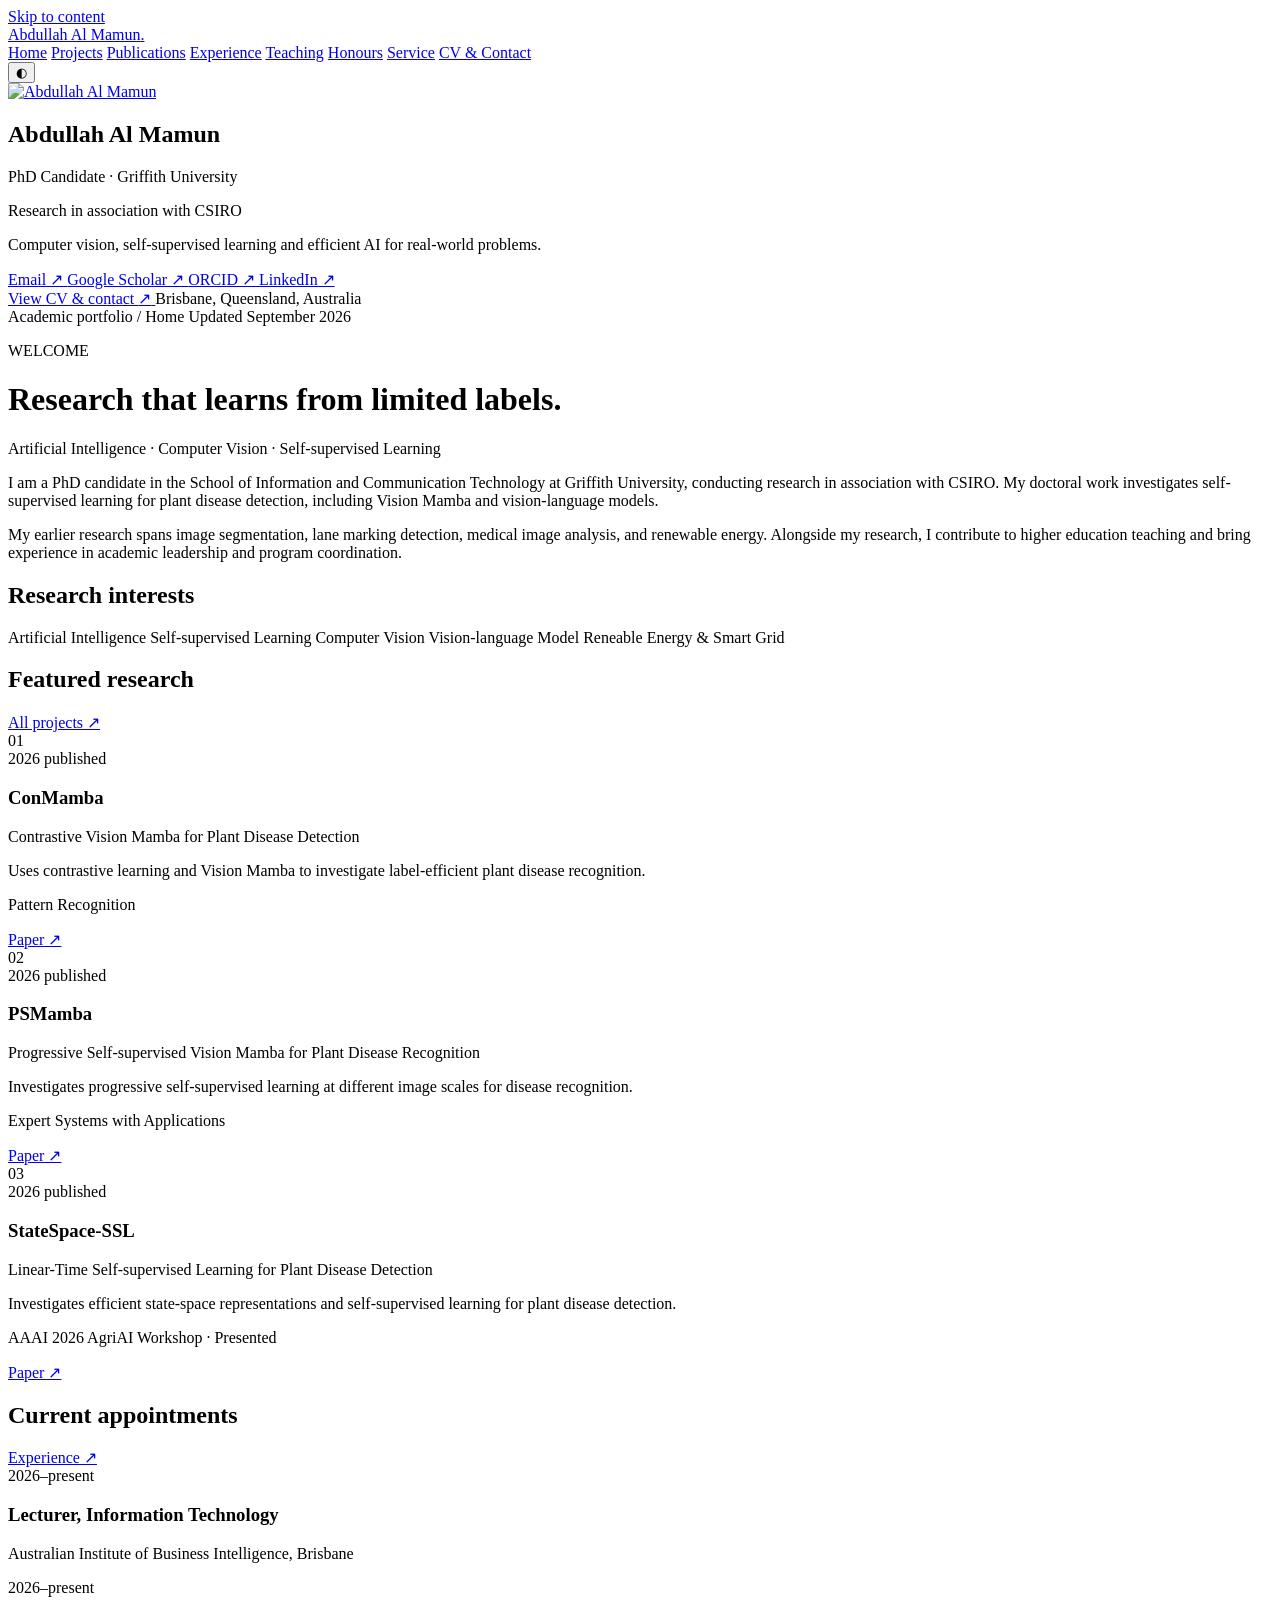
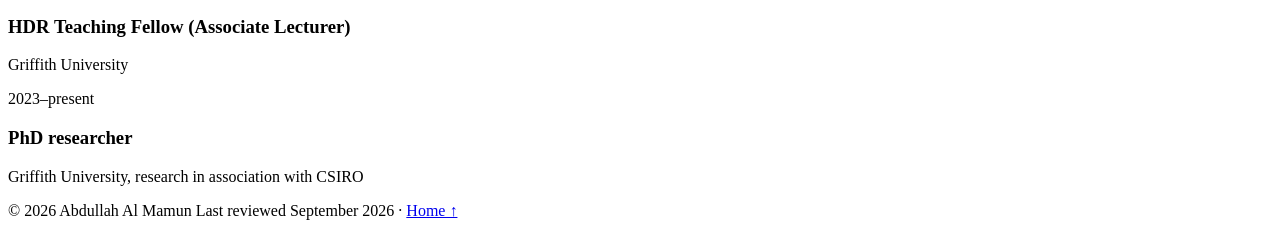
==== index.html @ e96a24ed "Change 'workshop' to 'published' in index.html" ====
<!doctype html>
<html lang="en">

<head>
  <meta charset="utf-8">
  <meta name="viewport" content="width=device-width,initial-scale=1">
  <meta name="theme-color" content="#f8fafb">

  <meta
    name="description"
    content="Academic homepage of Abdullah Al Mamun, PhD candidate at Griffith University. Research, publications, teaching and experience."
  >

  <meta property="og:title" content="Home | Abdullah Al Mamun">
  <meta property="og:type" content="website">
  <meta
    property="og:description"
    content="Academic homepage of Abdullah Al Mamun, PhD candidate at Griffith University. Research, publications, teaching and experience."
  >
  <meta property="og:url" content="https://mamun130203.github.io/aamamun/">

  <title>Home | Abdullah Al Mamun</title>

  <link rel="stylesheet" href="/aamamun/style.css">
  <link rel="icon" href="/aamamun/favicon.svg" type="image/svg+xml">

  <script defer src="/aamamun/site.js"></script>
</head>

<body>

  <a class="skip" href="#main">Skip to content</a>

  <!-- Header -->
  <header class="masthead">
    <div class="mastinner">

      <a class="brand" href="/aamamun/">
        Abdullah Al Mamun<span class="brand-dot">.</span>
      </a>

      <nav class="navigation" aria-label="Primary navigation">
        <a href="/aamamun/" aria-current="page" class="active">Home</a>
        <a href="/aamamun/projects/">Projects</a>
        <a href="/aamamun/publications/">Publications</a>
        <a href="/aamamun/experience/">Experience</a>
        <a href="/aamamun/teaching/">Teaching</a>
        <a href="/aamamun/honours/">Honours</a>
        <a href="/aamamun/service/">Service</a>
        <a href="/aamamun/cv/">CV &amp; Contact</a>
      </nav>

      <button
        class="theme-button"
        type="button"
        id="theme-toggle"
        aria-label="Switch colour theme"
        title="Switch colour theme"
      >
        ◐
      </button>

    </div>
  </header>


  <div class="shell">

    <!-- Profile Sidebar -->
    <aside class="profile" aria-label="Researcher profile">

      <a href="/aamamun/" class="photo-link">
        <img
          src="/aamamun/profile.JPG"
          alt="Abdullah Al Mamun"
          width="164"
          height="164"
          class="portrait"
        >
      </a>

      <h2>Abdullah Al Mamun</h2>

      <p class="profile-role">
        PhD Candidate · Griffith University
      </p>

      <p class="profile-institution">
        Research in association with CSIRO
      </p>

      <p class="profile-summary">
        Computer vision, self-supervised learning and efficient AI for real-world problems.
      </p>

      <div class="profile-links">

        <a href="mailto:mamun130203@gmail.com">
          Email ↗
        </a>

        <a
          href="https://scholar.google.com/citations?user=ji9OpZgAAAAJ&amp;hl=en"
          target="_blank"
          rel="noopener noreferrer"
        >
          Google Scholar ↗
        </a>

        <a
          href="https://orcid.org/0000-0002-7075-0662"
          target="_blank"
          rel="noopener noreferrer"
        >
          ORCID ↗
        </a>

        <a
          href="https://www.linkedin.com/in/abdullahalmamun13/"
          target="_blank"
          rel="noopener noreferrer"
        >
          LinkedIn ↗
        </a>

      </div>

      <a class="profile-cv" href="/aamamun/cv/">
        View CV &amp; contact
        <span aria-hidden="true">↗</span>
      </a>

      <span class="location">
        Brisbane, Queensland, Australia
      </span>

    </aside>


    <!-- Main Content -->
    <main class="main" id="main" tabindex="-1">

      <div class="page-top">
        <span>
          Academic portfolio
          <span aria-hidden="true">/</span>
          Home
        </span>

        <span>Updated September 2026</span>
      </div>


      <!-- Introduction -->
      <header class="page-intro">

        <p class="eyebrow">WELCOME</p>

        <h1>Research that learns from limited labels.</h1>

        <p class="lede">
          Artificial Intelligence · Computer Vision · Self-supervised Learning
        </p>

      </header>


      <!-- Biography -->
      <div class="intro-note">

        <p>
          I am a PhD candidate in the School of Information and Communication
          Technology at Griffith University, conducting research in association
          with CSIRO. My doctoral work investigates self-supervised learning for
          plant disease detection, including Vision Mamba and vision-language
          models.
        </p>

        <p>
          My earlier research spans image segmentation, lane marking detection,
          medical image analysis, and renewable energy. Alongside my research,
          I contribute to higher education teaching and bring experience in
          academic leadership and program coordination.
        </p>

      </div>


<!-- Research Interests -->
<section
  class="content-section"
  aria-label="Research interests"
>

  <div class="section-bar">
    <h2>Research interests</h2>
  </div>

  <div class="tag-group">
    <span>Artificial Intelligence</span>
    <span>Self-supervised Learning</span>
    <span>Computer Vision</span>
    <span>Vision-language Model</span>
    <!-- <span>Image segmentation</span> -->
    <span>Reneable Energy & Smart Grid</span>
  </div>

</section>


<!-- Featured Research -->
<section
  class="content-section"
  aria-label="Featured research"
>

  <div class="section-bar">

    <h2>Featured research</h2>

    <a
      class="section-more"
      href="/aamamun/projects/"
    >
      All projects ↗
    </a>

  </div>


  <!-- ConMamba -->
  <article class="project-row">

    <div class="project-mark">
      <span>01</span>
      <span
        class="project-mark-line"
        aria-hidden="true"
      ></span>
    </div>

    <div class="project-copy">

      <div class="mini-meta">
        <span>2026</span>
        <span>published</span>
      </div>

      <h3>ConMamba</h3>

      <p class="project-subtitle">
        Contrastive Vision Mamba for Plant Disease Detection
      </p>

      <p>
        Uses contrastive learning and Vision Mamba to investigate
        label-efficient plant disease recognition.
      </p>

      <p class="venue">
        Pattern Recognition
      </p>

      <div class="inline-links">

        <a
          href="https://doi.org/10.1016/j.patcog.2026.113177"
          target="_blank"
          rel="noopener noreferrer"
        >
          Paper ↗
        </a>

        <!-- <a
          href="https://mamun130203.github.io/ConMamba/"
          target="_blank"
          rel="noopener noreferrer"
        >
          Project site ↗
        </a> -->

      </div>

    </div>

  </article>


  <!-- PSMamba -->
  <article class="project-row">

    <div class="project-mark">
      <span>02</span>
      <span
        class="project-mark-line"
        aria-hidden="true"
      ></span>
    </div>

    <div class="project-copy">

      <div class="mini-meta">
        <span>2026</span>
        <span>published</span>
      </div>

      <h3>PSMamba</h3>

      <p class="project-subtitle">
        Progressive Self-supervised Vision Mamba for Plant Disease Recognition
      </p>

      <p>
        Investigates progressive self-supervised learning at different
        image scales for disease recognition.
      </p>

      <p class="venue">
        Expert Systems with Applications
      </p>

      <div class="inline-links">

        <a
          href="https://doi.org/10.1016/j.eswa.2026.133775"
          target="_blank"
          rel="noopener noreferrer"
        >
          Paper ↗
        </a>

        <!-- <a
          href="https://arxiv.org/abs/2512.14309"
          target="_blank"
          rel="noopener noreferrer"
        >
          Preprint ↗
        </a> -->

      </div>

    </div>

  </article>


  <!-- StateSpace-SSL -->
  <article class="project-row">

    <div class="project-mark">
      <span>03</span>
      <span
        class="project-mark-line"
        aria-hidden="true"
      ></span>
    </div>

    <div class="project-copy">

      <div class="mini-meta">
        <span>2026</span>
        <span>published</span>
      </div>

      <h3>StateSpace-SSL</h3>

      <p class="project-subtitle">
        Linear-Time Self-supervised Learning for Plant Disease Detection
      </p>

      <p>
        Investigates efficient state-space representations and
        self-supervised learning for plant disease detection.
      </p>

      <p class="venue">
        AAAI 2026 AgriAI Workshop · Presented
      </p>

      <div class="inline-links">

        <a
          href="https://arxiv.org/abs/2512.09492"
          target="_blank"
          rel="noopener noreferrer"
        >
          Paper ↗
        </a>

      </div>

    </div>

  </article>

</section>


      <!-- Current Appointments -->
      <section
        class="content-section"
        aria-label="Current appointments"
      >

        <div class="section-bar">

          <h2>Current appointments</h2>

          <a
            class="section-more"
            href="/aamamun/experience/"
          >
            Experience ↗
          </a>

        </div>

        <div class="timeline">

          <div>
            <time>2026–present</time>

            <h3>
              Lecturer, Information Technology
            </h3>

            <p>
              Australian Institute of Business Intelligence, Brisbane
            </p>
          </div>


          <div>
            <time>2026–present</time>

            <h3>
              HDR Teaching Fellow (Associate Lecturer)
            </h3>

            <p>
              Griffith University
            </p>
          </div>


          <div>
            <time>2023–present</time>

            <h3>
              PhD researcher
            </h3>

            <p>
              Griffith University, research in association with CSIRO
            </p>
          </div>

        </div>

      </section>


      <!-- Footer -->
      <footer class="footer">

        <span>
          © 2026 Abdullah Al Mamun
        </span>

        <span>
          Last reviewed September 2026 ·
          <a href="/aamamun/">Home ↑</a>
        </span>

      </footer>

    </main>

  </div>

</body>
</html>
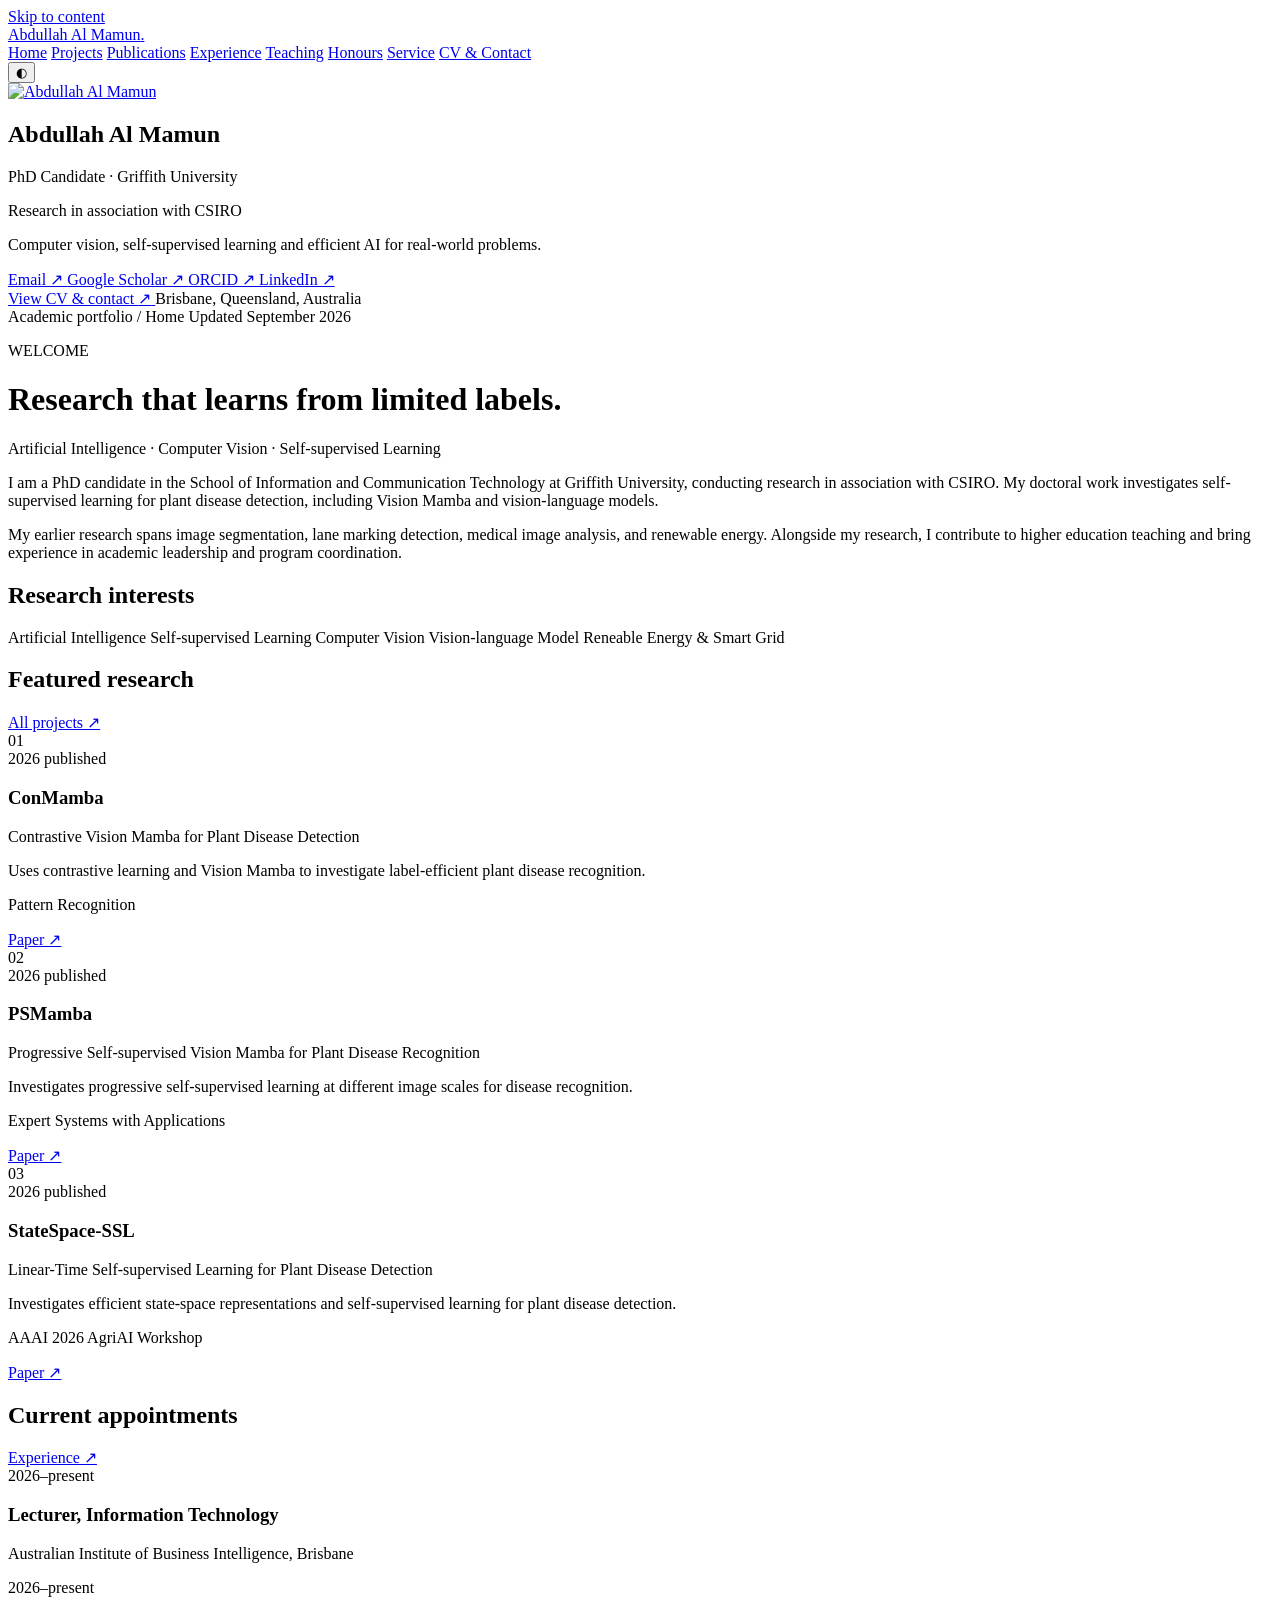
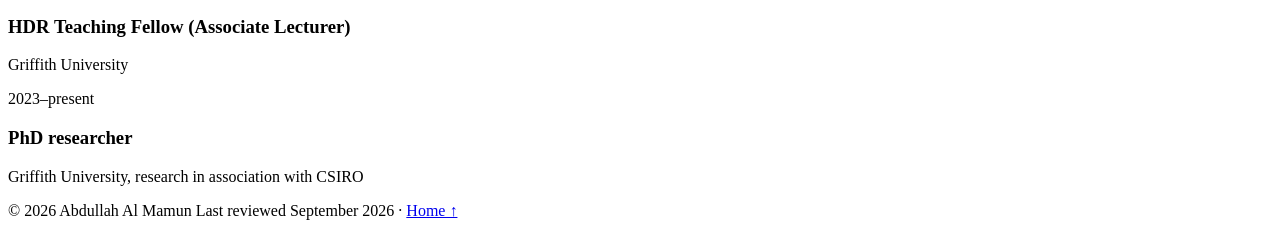
==== commit 2eb21da3: "Update presentation status in index.html" ====
--- a/index.html
+++ b/index.html
@@ -374,7 +374,7 @@
       </p>
 
       <p class="venue">
-        AAAI 2026 AgriAI Workshop · Presented
+        AAAI 2026 AgriAI Workshop
       </p>
 
       <div class="inline-links">
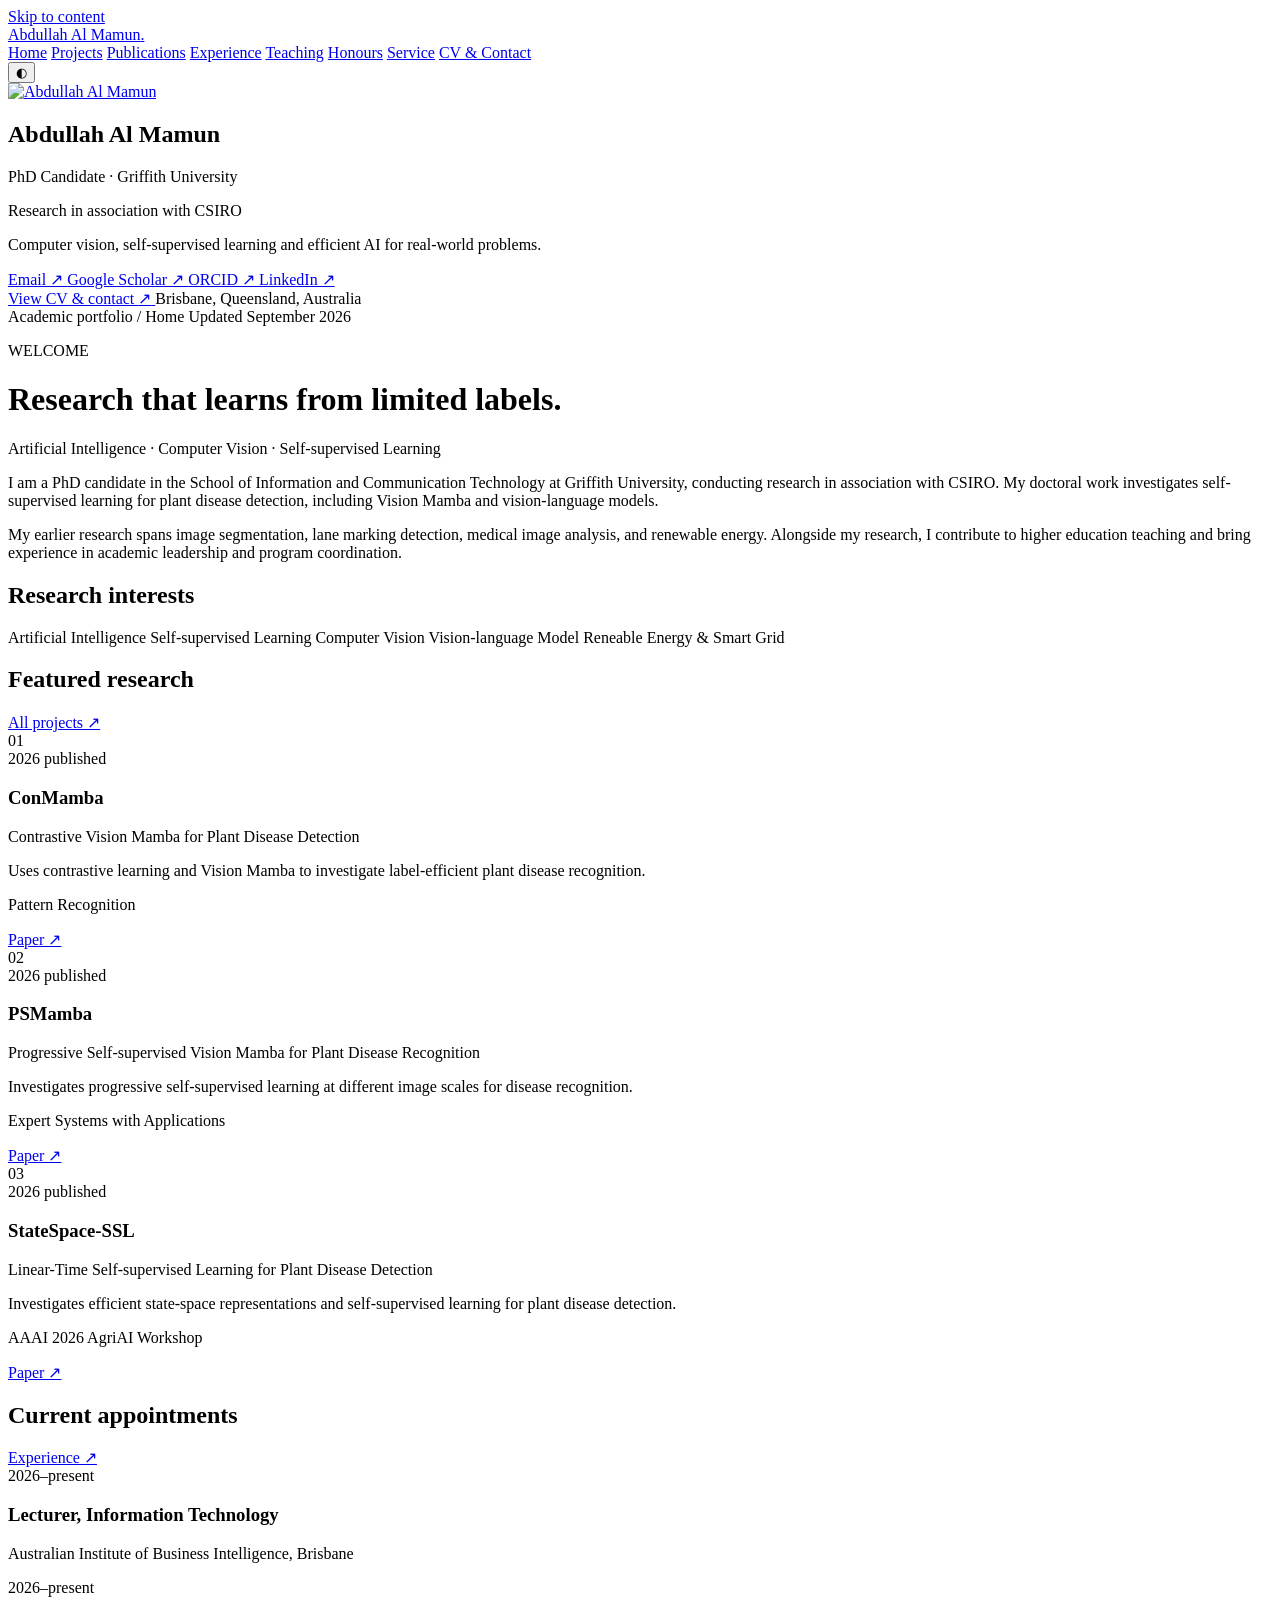
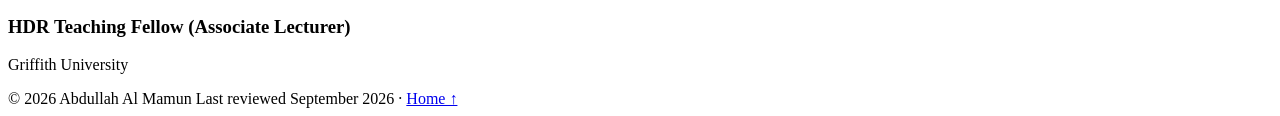
==== commit c6b7b407: "Comment out PhD researcher section in index.html Comment out a div containing PhD researcher details" ====
--- a/index.html
+++ b/index.html
@@ -443,7 +443,7 @@
           </div>
 
 
-          <div>
+          <!-- <div>
             <time>2023–present</time>
 
             <h3>
@@ -453,7 +453,7 @@
             <p>
               Griffith University, research in association with CSIRO
             </p>
-          </div>
+          </div> -->
 
         </div>
 
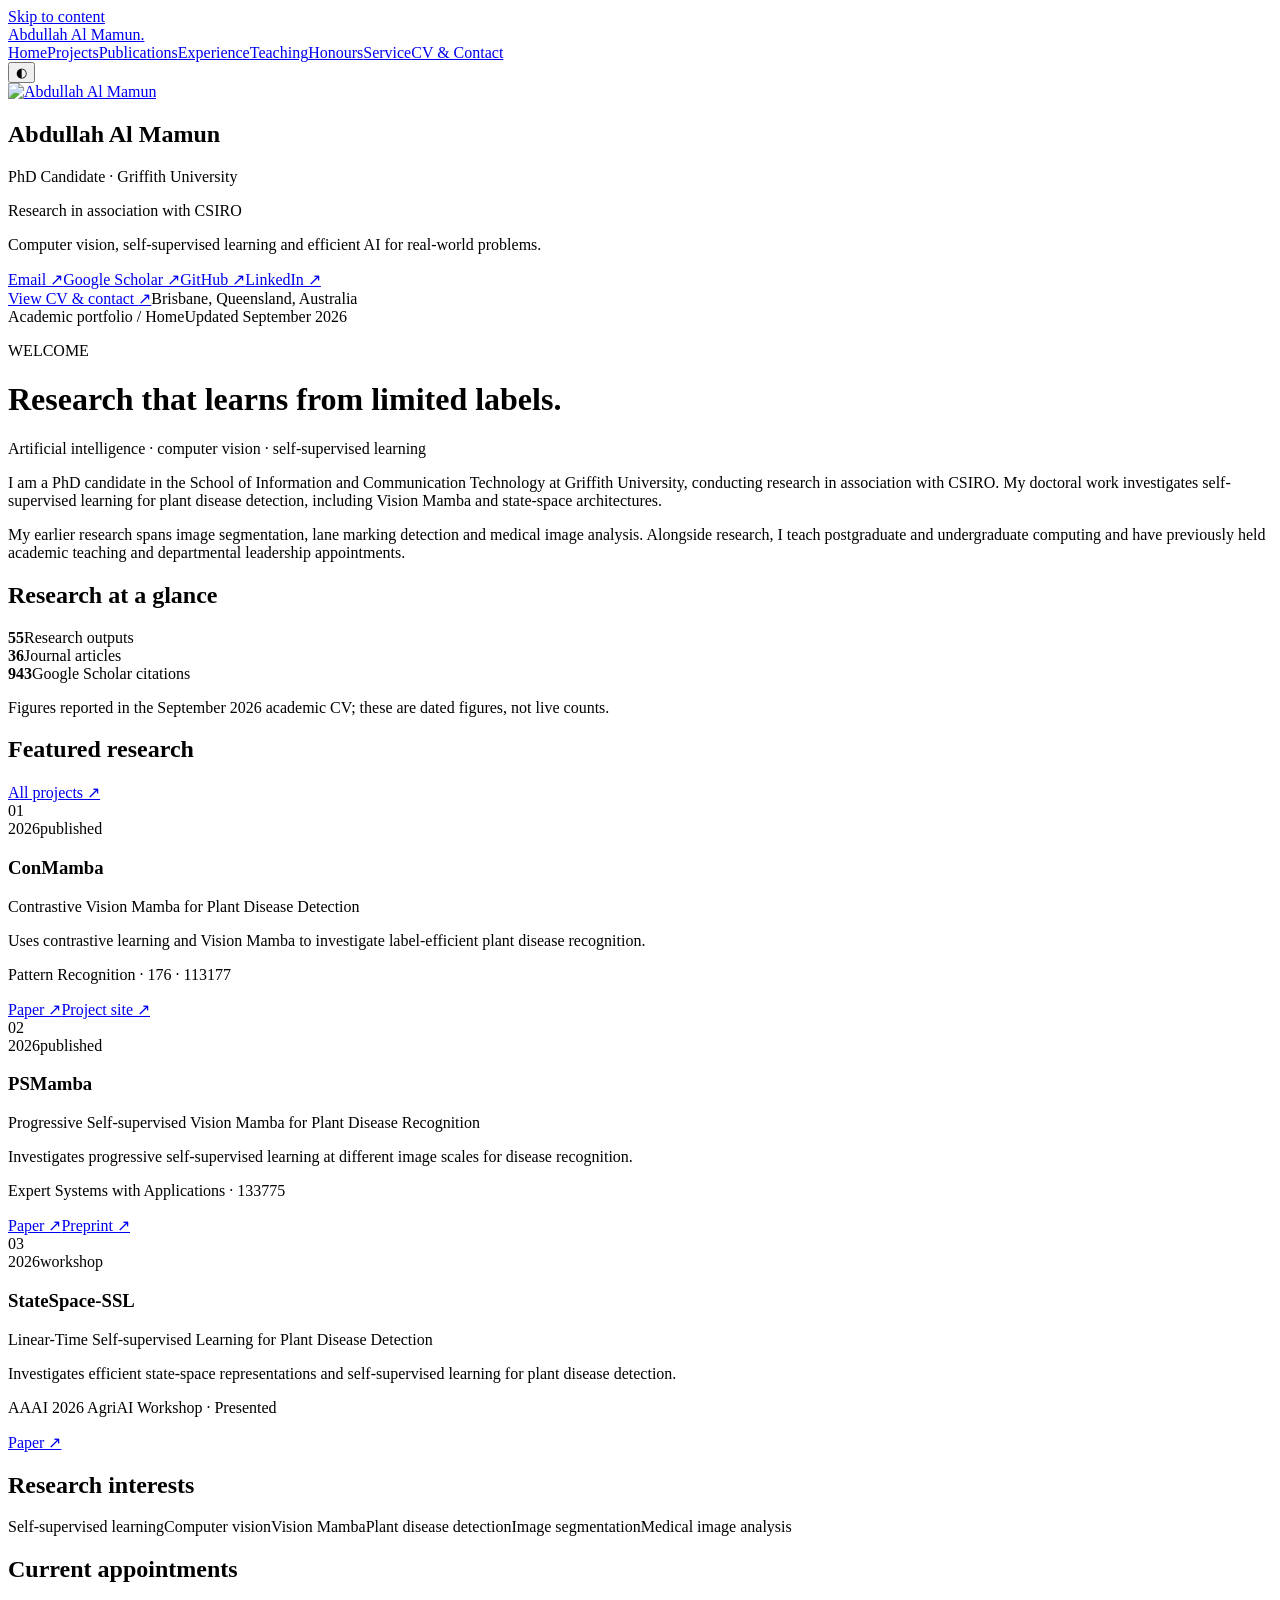
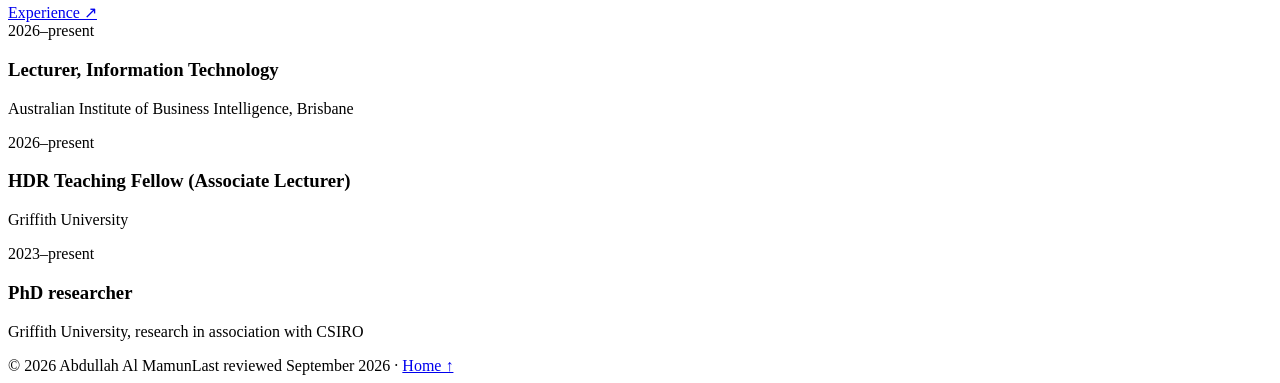
==== commit 4e4314aa: "Add files via upload" ====
--- a/index.html
+++ b/index.html
@@ -1,482 +1,5 @@
 <!doctype html>
-<html lang="en">
-
-<head>
-  <meta charset="utf-8">
-  <meta name="viewport" content="width=device-width,initial-scale=1">
-  <meta name="theme-color" content="#f8fafb">
-
-  <meta
-    name="description"
-    content="Academic homepage of Abdullah Al Mamun, PhD candidate at Griffith University. Research, publications, teaching and experience."
-  >
-
-  <meta property="og:title" content="Home | Abdullah Al Mamun">
-  <meta property="og:type" content="website">
-  <meta
-    property="og:description"
-    content="Academic homepage of Abdullah Al Mamun, PhD candidate at Griffith University. Research, publications, teaching and experience."
-  >
-  <meta property="og:url" content="https://mamun130203.github.io/aamamun/">
-
-  <title>Home | Abdullah Al Mamun</title>
-
-  <link rel="stylesheet" href="/aamamun/style.css">
-  <link rel="icon" href="/aamamun/favicon.svg" type="image/svg+xml">
-
-  <script defer src="/aamamun/site.js"></script>
-</head>
-
-<body>
-
-  <a class="skip" href="#main">Skip to content</a>
-
-  <!-- Header -->
-  <header class="masthead">
-    <div class="mastinner">
-
-      <a class="brand" href="/aamamun/">
-        Abdullah Al Mamun<span class="brand-dot">.</span>
-      </a>
-
-      <nav class="navigation" aria-label="Primary navigation">
-        <a href="/aamamun/" aria-current="page" class="active">Home</a>
-        <a href="/aamamun/projects/">Projects</a>
-        <a href="/aamamun/publications/">Publications</a>
-        <a href="/aamamun/experience/">Experience</a>
-        <a href="/aamamun/teaching/">Teaching</a>
-        <a href="/aamamun/honours/">Honours</a>
-        <a href="/aamamun/service/">Service</a>
-        <a href="/aamamun/cv/">CV &amp; Contact</a>
-      </nav>
-
-      <button
-        class="theme-button"
-        type="button"
-        id="theme-toggle"
-        aria-label="Switch colour theme"
-        title="Switch colour theme"
-      >
-        ◐
-      </button>
-
-    </div>
-  </header>
-
-
-  <div class="shell">
-
-    <!-- Profile Sidebar -->
-    <aside class="profile" aria-label="Researcher profile">
-
-      <a href="/aamamun/" class="photo-link">
-        <img
-          src="/aamamun/profile.JPG"
-          alt="Abdullah Al Mamun"
-          width="164"
-          height="164"
-          class="portrait"
-        >
-      </a>
-
-      <h2>Abdullah Al Mamun</h2>
-
-      <p class="profile-role">
-        PhD Candidate · Griffith University
-      </p>
-
-      <p class="profile-institution">
-        Research in association with CSIRO
-      </p>
-
-      <p class="profile-summary">
-        Computer vision, self-supervised learning and efficient AI for real-world problems.
-      </p>
-
-      <div class="profile-links">
-
-        <a href="mailto:mamun130203@gmail.com">
-          Email ↗
-        </a>
-
-        <a
-          href="https://scholar.google.com/citations?user=ji9OpZgAAAAJ&amp;hl=en"
-          target="_blank"
-          rel="noopener noreferrer"
-        >
-          Google Scholar ↗
-        </a>
-
-        <a
-          href="https://orcid.org/0000-0002-7075-0662"
-          target="_blank"
-          rel="noopener noreferrer"
-        >
-          ORCID ↗
-        </a>
-
-        <a
-          href="https://www.linkedin.com/in/abdullahalmamun13/"
-          target="_blank"
-          rel="noopener noreferrer"
-        >
-          LinkedIn ↗
-        </a>
-
-      </div>
-
-      <a class="profile-cv" href="/aamamun/cv/">
-        View CV &amp; contact
-        <span aria-hidden="true">↗</span>
-      </a>
-
-      <span class="location">
-        Brisbane, Queensland, Australia
-      </span>
-
-    </aside>
-
-
-    <!-- Main Content -->
-    <main class="main" id="main" tabindex="-1">
-
-      <div class="page-top">
-        <span>
-          Academic portfolio
-          <span aria-hidden="true">/</span>
-          Home
-        </span>
-
-        <span>Updated September 2026</span>
-      </div>
-
-
-      <!-- Introduction -->
-      <header class="page-intro">
-
-        <p class="eyebrow">WELCOME</p>
-
-        <h1>Research that learns from limited labels.</h1>
-
-        <p class="lede">
-          Artificial Intelligence · Computer Vision · Self-supervised Learning
-        </p>
-
-      </header>
-
-
-      <!-- Biography -->
-      <div class="intro-note">
-
-        <p>
-          I am a PhD candidate in the School of Information and Communication
-          Technology at Griffith University, conducting research in association
-          with CSIRO. My doctoral work investigates self-supervised learning for
-          plant disease detection, including Vision Mamba and vision-language
-          models.
-        </p>
-
-        <p>
-          My earlier research spans image segmentation, lane marking detection,
-          medical image analysis, and renewable energy. Alongside my research,
-          I contribute to higher education teaching and bring experience in
-          academic leadership and program coordination.
-        </p>
-
-      </div>
-
-
-<!-- Research Interests -->
-<section
-  class="content-section"
-  aria-label="Research interests"
->
-
-  <div class="section-bar">
-    <h2>Research interests</h2>
-  </div>
-
-  <div class="tag-group">
-    <span>Artificial Intelligence</span>
-    <span>Self-supervised Learning</span>
-    <span>Computer Vision</span>
-    <span>Vision-language Model</span>
-    <!-- <span>Image segmentation</span> -->
-    <span>Reneable Energy & Smart Grid</span>
-  </div>
-
-</section>
-
-
-<!-- Featured Research -->
-<section
-  class="content-section"
-  aria-label="Featured research"
->
-
-  <div class="section-bar">
-
-    <h2>Featured research</h2>
-
-    <a
-      class="section-more"
-      href="/aamamun/projects/"
-    >
-      All projects ↗
-    </a>
-
-  </div>
-
-
-  <!-- ConMamba -->
-  <article class="project-row">
-
-    <div class="project-mark">
-      <span>01</span>
-      <span
-        class="project-mark-line"
-        aria-hidden="true"
-      ></span>
-    </div>
-
-    <div class="project-copy">
-
-      <div class="mini-meta">
-        <span>2026</span>
-        <span>published</span>
-      </div>
-
-      <h3>ConMamba</h3>
-
-      <p class="project-subtitle">
-        Contrastive Vision Mamba for Plant Disease Detection
-      </p>
-
-      <p>
-        Uses contrastive learning and Vision Mamba to investigate
-        label-efficient plant disease recognition.
-      </p>
-
-      <p class="venue">
-        Pattern Recognition
-      </p>
-
-      <div class="inline-links">
-
-        <a
-          href="https://doi.org/10.1016/j.patcog.2026.113177"
-          target="_blank"
-          rel="noopener noreferrer"
-        >
-          Paper ↗
-        </a>
-
-        <!-- <a
-          href="https://mamun130203.github.io/ConMamba/"
-          target="_blank"
-          rel="noopener noreferrer"
-        >
-          Project site ↗
-        </a> -->
-
-      </div>
-
-    </div>
-
-  </article>
-
-
-  <!-- PSMamba -->
-  <article class="project-row">
-
-    <div class="project-mark">
-      <span>02</span>
-      <span
-        class="project-mark-line"
-        aria-hidden="true"
-      ></span>
-    </div>
-
-    <div class="project-copy">
-
-      <div class="mini-meta">
-        <span>2026</span>
-        <span>published</span>
-      </div>
-
-      <h3>PSMamba</h3>
-
-      <p class="project-subtitle">
-        Progressive Self-supervised Vision Mamba for Plant Disease Recognition
-      </p>
-
-      <p>
-        Investigates progressive self-supervised learning at different
-        image scales for disease recognition.
-      </p>
-
-      <p class="venue">
-        Expert Systems with Applications
-      </p>
-
-      <div class="inline-links">
-
-        <a
-          href="https://doi.org/10.1016/j.eswa.2026.133775"
-          target="_blank"
-          rel="noopener noreferrer"
-        >
-          Paper ↗
-        </a>
-
-        <!-- <a
-          href="https://arxiv.org/abs/2512.14309"
-          target="_blank"
-          rel="noopener noreferrer"
-        >
-          Preprint ↗
-        </a> -->
-
-      </div>
-
-    </div>
-
-  </article>
-
-
-  <!-- StateSpace-SSL -->
-  <article class="project-row">
-
-    <div class="project-mark">
-      <span>03</span>
-      <span
-        class="project-mark-line"
-        aria-hidden="true"
-      ></span>
-    </div>
-
-    <div class="project-copy">
-
-      <div class="mini-meta">
-        <span>2026</span>
-        <span>published</span>
-      </div>
-
-      <h3>StateSpace-SSL</h3>
-
-      <p class="project-subtitle">
-        Linear-Time Self-supervised Learning for Plant Disease Detection
-      </p>
-
-      <p>
-        Investigates efficient state-space representations and
-        self-supervised learning for plant disease detection.
-      </p>
-
-      <p class="venue">
-        AAAI 2026 AgriAI Workshop
-      </p>
-
-      <div class="inline-links">
-
-        <a
-          href="https://arxiv.org/abs/2512.09492"
-          target="_blank"
-          rel="noopener noreferrer"
-        >
-          Paper ↗
-        </a>
-
-      </div>
-
-    </div>
-
-  </article>
-
-</section>
-
-
-      <!-- Current Appointments -->
-      <section
-        class="content-section"
-        aria-label="Current appointments"
-      >
-
-        <div class="section-bar">
-
-          <h2>Current appointments</h2>
-
-          <a
-            class="section-more"
-            href="/aamamun/experience/"
-          >
-            Experience ↗
-          </a>
-
-        </div>
-
-        <div class="timeline">
-
-          <div>
-            <time>2026–present</time>
-
-            <h3>
-              Lecturer, Information Technology
-            </h3>
-
-            <p>
-              Australian Institute of Business Intelligence, Brisbane
-            </p>
-          </div>
-
-
-          <div>
-            <time>2026–present</time>
-
-            <h3>
-              HDR Teaching Fellow (Associate Lecturer)
-            </h3>
-
-            <p>
-              Griffith University
-            </p>
-          </div>
-
-
-          <!-- <div>
-            <time>2023–present</time>
-
-            <h3>
-              PhD researcher
-            </h3>
-
-            <p>
-              Griffith University, research in association with CSIRO
-            </p>
-          </div> -->
-
-        </div>
-
-      </section>
-
-
-      <!-- Footer -->
-      <footer class="footer">
-
-        <span>
-          © 2026 Abdullah Al Mamun
-        </span>
-
-        <span>
-          Last reviewed September 2026 ·
-          <a href="/aamamun/">Home ↑</a>
-        </span>
-
-      </footer>
-
-    </main>
-
-  </div>
-
-</body>
-</html>
+<html lang="en"><head><meta charset="utf-8"><meta name="viewport" content="width=device-width,initial-scale=1"><meta name="theme-color" content="#f8fafb"><meta name="description" content="Academic homepage of Abdullah Al Mamun, PhD candidate at Griffith University. Research, publications, teaching and experience."><meta property="og:title" content="Home | Abdullah Al Mamun"><meta property="og:type" content="website"><meta property="og:description" content="Academic homepage of Abdullah Al Mamun, PhD candidate at Griffith University. Research, publications, teaching and experience."><meta property="og:url" content="https://mamun130203.github.io/aamamun/"><title>Home | Abdullah Al Mamun</title><link rel="stylesheet" href="/aamamun/style.css"><link rel="icon" href="/aamamun/favicon.svg" type="image/svg+xml"><script defer src="/aamamun/site.js"></script></head>
+<body><a class="skip" href="#main">Skip to content</a><header class="masthead"><div class="mastinner"><a class="brand" href="/aamamun/">Abdullah Al Mamun<span class="brand-dot">.</span></a><nav class="navigation" aria-label="Primary navigation"><a href="/aamamun/" aria-current="page" class="active">Home</a><a href="/aamamun/projects/">Projects</a><a href="/aamamun/publications/">Publications</a><a href="/aamamun/experience/">Experience</a><a href="/aamamun/teaching/">Teaching</a><a href="/aamamun/honours/">Honours</a><a href="/aamamun/service/">Service</a><a href="/aamamun/cv/">CV &amp; Contact</a></nav><button class="theme-button" type="button" id="theme-toggle" aria-label="Switch colour theme" title="Switch colour theme">◐</button></div></header>
+<div class="shell"><aside class="profile" aria-label="Researcher profile"><a href="/aamamun/" class="photo-link"><img src="/aamamun/profile.JPG" alt="Abdullah Al Mamun" width="164" height="164" class="portrait"></a><h2>Abdullah Al Mamun</h2><p class="profile-role">PhD Candidate · Griffith University</p><p class="profile-institution">Research in association with CSIRO</p><p class="profile-summary">Computer vision, self-supervised learning and efficient AI for real-world problems.</p><div class="profile-links"><a href="mailto:a.mamun@griffith.edu.au">Email ↗</a><a href="https://scholar.google.com/citations?user=ji9OpZgAAAAJ&amp;hl=en" target="_blank" rel="noopener noreferrer">Google Scholar ↗</a><a href="https://github.com/Mamun130203" target="_blank" rel="noopener noreferrer">GitHub ↗</a><a href="https://www.linkedin.com/in/abdullahalmamun13/" target="_blank" rel="noopener noreferrer">LinkedIn ↗</a></div><a class="profile-cv" href="/aamamun/cv/" >View CV & contact <span aria-hidden="true">↗</span></a><span class="location">Brisbane, Queensland, Australia</span></aside>
+<main class="main" id="main" tabindex="-1"><div class="page-top"><span>Academic portfolio <span aria-hidden="true">/</span> Home</span><span>Updated September 2026</span></div><header class="page-intro"><p class="eyebrow">WELCOME</p><h1>Research that learns from limited labels.</h1><p class="lede">Artificial intelligence · computer vision · self-supervised learning</p></header><div class="intro-note"><p>I am a PhD candidate in the School of Information and Communication Technology at Griffith University, conducting research in association with CSIRO. My doctoral work investigates self-supervised learning for plant disease detection, including Vision Mamba and state-space architectures.</p><p>My earlier research spans image segmentation, lane marking detection and medical image analysis. Alongside research, I teach postgraduate and undergraduate computing and have previously held academic teaching and departmental leadership appointments.</p></div><section class="content-section" aria-label="Research at a glance"><div class="section-bar"><h2>Research at a glance</h2></div><div class="stat-grid"><div><strong>55</strong><span>Research outputs</span></div><div><strong>36</strong><span>Journal articles</span></div><div><strong>943</strong><span>Google Scholar citations</span></div></div><p class="fineprint">Figures reported in the September 2026 academic CV; these are dated figures, not live counts.</p></section><section class="content-section" aria-label="Featured research"><div class="section-bar"><h2>Featured research</h2><a class="section-more" href="/aamamun/projects/">All projects ↗</a></div><article class="project-row"><div class="project-mark"><span>01</span><span class="project-mark-line" aria-hidden="true"></span></div><div class="project-copy"><div class="mini-meta"><span>2026</span><span>published</span></div><h3>ConMamba</h3><p class="project-subtitle">Contrastive Vision Mamba for Plant Disease Detection</p><p>Uses contrastive learning and Vision Mamba to investigate label-efficient plant disease recognition.</p><p class="venue">Pattern Recognition · 176 · 113177</p><div class="inline-links"><a href="https://doi.org/10.1016/j.patcog.2026.113177" target="_blank" rel="noopener noreferrer">Paper ↗</a><a href="https://mamun130203.github.io/ConMamba/" target="_blank" rel="noopener noreferrer">Project site ↗</a></div></div></article><article class="project-row"><div class="project-mark"><span>02</span><span class="project-mark-line" aria-hidden="true"></span></div><div class="project-copy"><div class="mini-meta"><span>2026</span><span>published</span></div><h3>PSMamba</h3><p class="project-subtitle">Progressive Self-supervised Vision Mamba for Plant Disease Recognition</p><p>Investigates progressive self-supervised learning at different image scales for disease recognition.</p><p class="venue">Expert Systems with Applications · 133775</p><div class="inline-links"><a href="https://doi.org/10.1016/j.eswa.2026.133775" target="_blank" rel="noopener noreferrer">Paper ↗</a><a href="https://arxiv.org/abs/2512.14309" target="_blank" rel="noopener noreferrer">Preprint ↗</a></div></div></article><article class="project-row"><div class="project-mark"><span>03</span><span class="project-mark-line" aria-hidden="true"></span></div><div class="project-copy"><div class="mini-meta"><span>2026</span><span>workshop</span></div><h3>StateSpace-SSL</h3><p class="project-subtitle">Linear-Time Self-supervised Learning for Plant Disease Detection</p><p>Investigates efficient state-space representations and self-supervised learning for plant disease detection.</p><p class="venue">AAAI 2026 AgriAI Workshop · Presented</p><div class="inline-links"><a href="https://arxiv.org/abs/2512.09492" target="_blank" rel="noopener noreferrer">Paper ↗</a></div></div></article></section><section class="content-section" aria-label="Research interests"><div class="section-bar"><h2>Research interests</h2></div><div class="tag-group"><span>Self-supervised learning</span><span>Computer vision</span><span>Vision Mamba</span><span>Plant disease detection</span><span>Image segmentation</span><span>Medical image analysis</span></div></section><section class="content-section" aria-label="Current appointments"><div class="section-bar"><h2>Current appointments</h2><a class="section-more" href="/aamamun/experience/">Experience ↗</a></div><div class="timeline"><div><time>2026–present</time><h3>Lecturer, Information Technology</h3><p>Australian Institute of Business Intelligence, Brisbane</p></div><div><time>2026–present</time><h3>HDR Teaching Fellow (Associate Lecturer)</h3><p>Griffith University</p></div><div><time>2023–present</time><h3>PhD researcher</h3><p>Griffith University, research in association with CSIRO</p></div></div></section><footer class="footer"><span>© 2026 Abdullah Al Mamun</span><span>Last reviewed September 2026 · <a href="/aamamun/">Home ↑</a></span></footer></main></div></body></html>
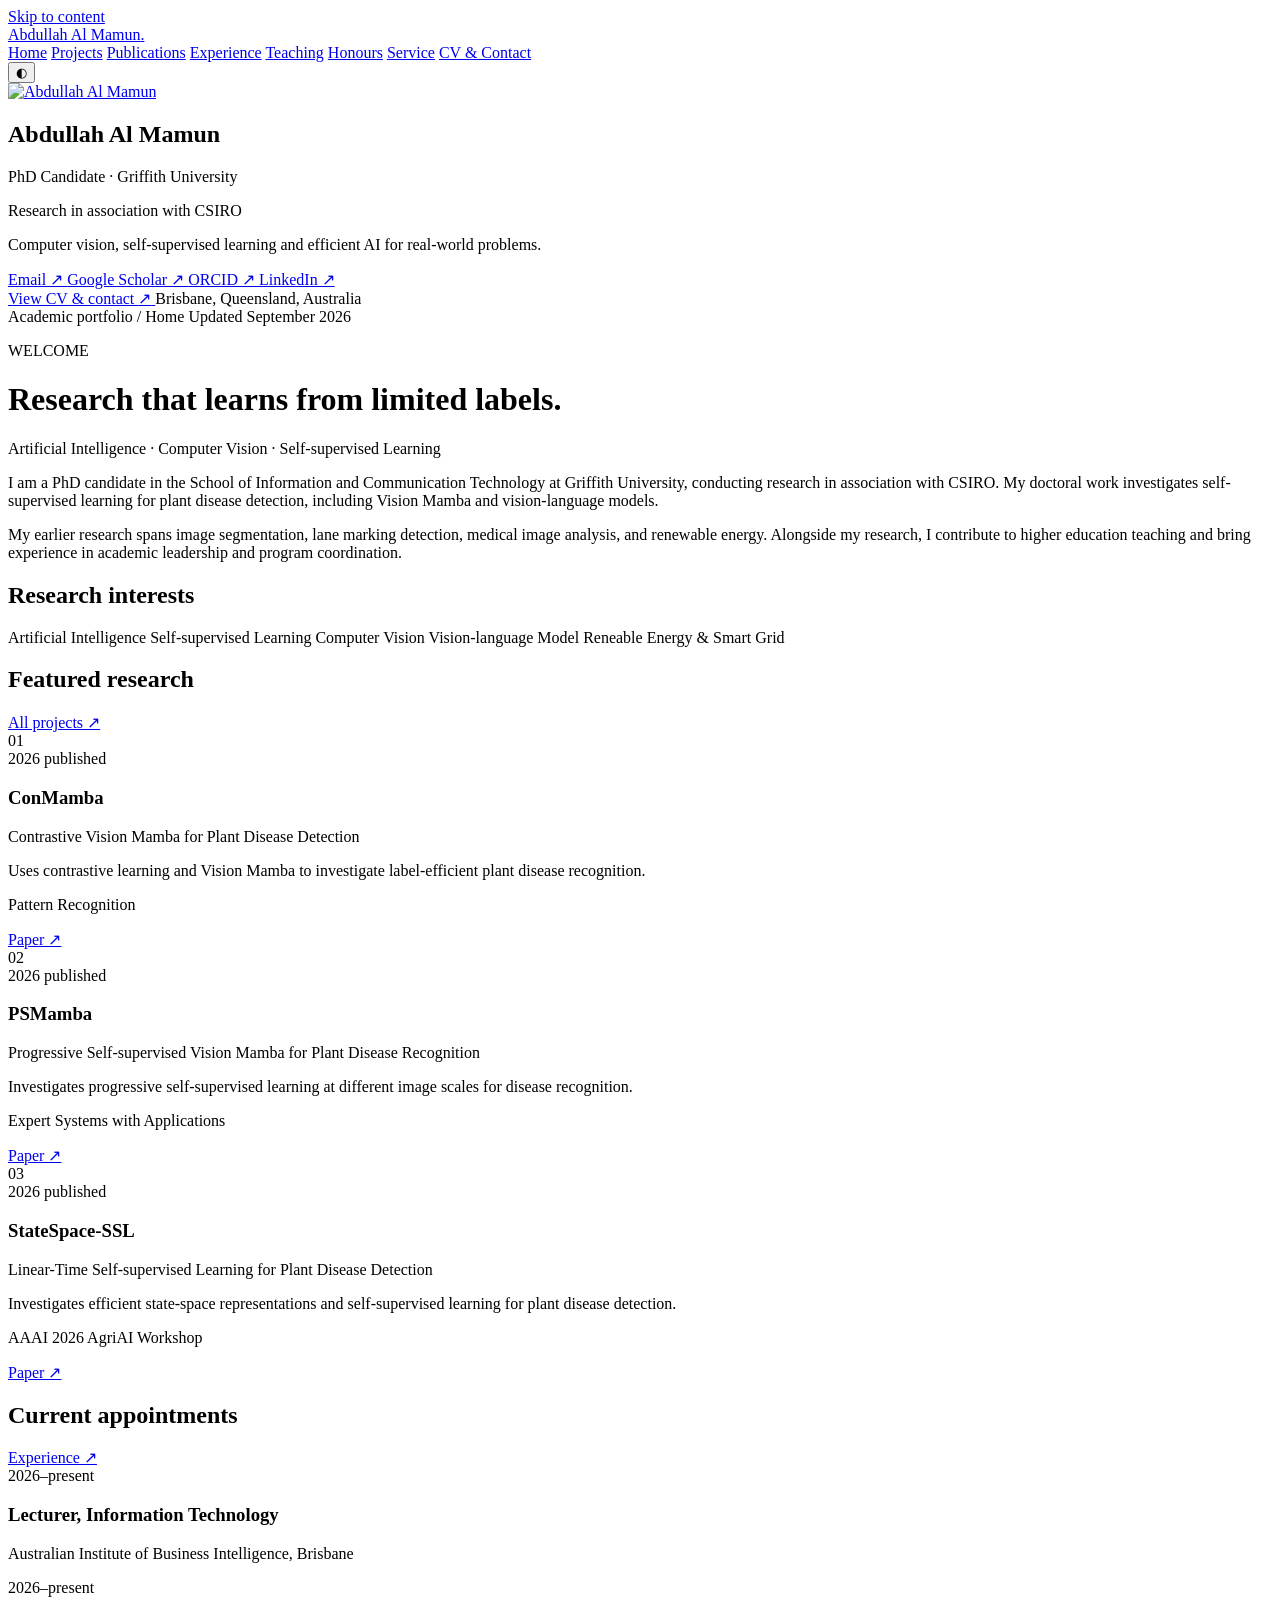
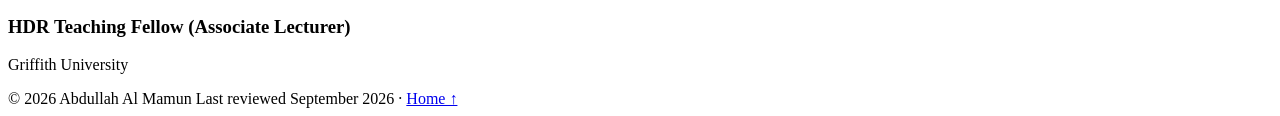
==== commit 8f234ed2: "Update index.html" ====
--- a/index.html
+++ b/index.html
@@ -1,5 +1,482 @@
 <!doctype html>
-<html lang="en"><head><meta charset="utf-8"><meta name="viewport" content="width=device-width,initial-scale=1"><meta name="theme-color" content="#f8fafb"><meta name="description" content="Academic homepage of Abdullah Al Mamun, PhD candidate at Griffith University. Research, publications, teaching and experience."><meta property="og:title" content="Home | Abdullah Al Mamun"><meta property="og:type" content="website"><meta property="og:description" content="Academic homepage of Abdullah Al Mamun, PhD candidate at Griffith University. Research, publications, teaching and experience."><meta property="og:url" content="https://mamun130203.github.io/aamamun/"><title>Home | Abdullah Al Mamun</title><link rel="stylesheet" href="/aamamun/style.css"><link rel="icon" href="/aamamun/favicon.svg" type="image/svg+xml"><script defer src="/aamamun/site.js"></script></head>
-<body><a class="skip" href="#main">Skip to content</a><header class="masthead"><div class="mastinner"><a class="brand" href="/aamamun/">Abdullah Al Mamun<span class="brand-dot">.</span></a><nav class="navigation" aria-label="Primary navigation"><a href="/aamamun/" aria-current="page" class="active">Home</a><a href="/aamamun/projects/">Projects</a><a href="/aamamun/publications/">Publications</a><a href="/aamamun/experience/">Experience</a><a href="/aamamun/teaching/">Teaching</a><a href="/aamamun/honours/">Honours</a><a href="/aamamun/service/">Service</a><a href="/aamamun/cv/">CV &amp; Contact</a></nav><button class="theme-button" type="button" id="theme-toggle" aria-label="Switch colour theme" title="Switch colour theme">◐</button></div></header>
-<div class="shell"><aside class="profile" aria-label="Researcher profile"><a href="/aamamun/" class="photo-link"><img src="/aamamun/profile.JPG" alt="Abdullah Al Mamun" width="164" height="164" class="portrait"></a><h2>Abdullah Al Mamun</h2><p class="profile-role">PhD Candidate · Griffith University</p><p class="profile-institution">Research in association with CSIRO</p><p class="profile-summary">Computer vision, self-supervised learning and efficient AI for real-world problems.</p><div class="profile-links"><a href="mailto:a.mamun@griffith.edu.au">Email ↗</a><a href="https://scholar.google.com/citations?user=ji9OpZgAAAAJ&amp;hl=en" target="_blank" rel="noopener noreferrer">Google Scholar ↗</a><a href="https://github.com/Mamun130203" target="_blank" rel="noopener noreferrer">GitHub ↗</a><a href="https://www.linkedin.com/in/abdullahalmamun13/" target="_blank" rel="noopener noreferrer">LinkedIn ↗</a></div><a class="profile-cv" href="/aamamun/cv/" >View CV & contact <span aria-hidden="true">↗</span></a><span class="location">Brisbane, Queensland, Australia</span></aside>
-<main class="main" id="main" tabindex="-1"><div class="page-top"><span>Academic portfolio <span aria-hidden="true">/</span> Home</span><span>Updated September 2026</span></div><header class="page-intro"><p class="eyebrow">WELCOME</p><h1>Research that learns from limited labels.</h1><p class="lede">Artificial intelligence · computer vision · self-supervised learning</p></header><div class="intro-note"><p>I am a PhD candidate in the School of Information and Communication Technology at Griffith University, conducting research in association with CSIRO. My doctoral work investigates self-supervised learning for plant disease detection, including Vision Mamba and state-space architectures.</p><p>My earlier research spans image segmentation, lane marking detection and medical image analysis. Alongside research, I teach postgraduate and undergraduate computing and have previously held academic teaching and departmental leadership appointments.</p></div><section class="content-section" aria-label="Research at a glance"><div class="section-bar"><h2>Research at a glance</h2></div><div class="stat-grid"><div><strong>55</strong><span>Research outputs</span></div><div><strong>36</strong><span>Journal articles</span></div><div><strong>943</strong><span>Google Scholar citations</span></div></div><p class="fineprint">Figures reported in the September 2026 academic CV; these are dated figures, not live counts.</p></section><section class="content-section" aria-label="Featured research"><div class="section-bar"><h2>Featured research</h2><a class="section-more" href="/aamamun/projects/">All projects ↗</a></div><article class="project-row"><div class="project-mark"><span>01</span><span class="project-mark-line" aria-hidden="true"></span></div><div class="project-copy"><div class="mini-meta"><span>2026</span><span>published</span></div><h3>ConMamba</h3><p class="project-subtitle">Contrastive Vision Mamba for Plant Disease Detection</p><p>Uses contrastive learning and Vision Mamba to investigate label-efficient plant disease recognition.</p><p class="venue">Pattern Recognition · 176 · 113177</p><div class="inline-links"><a href="https://doi.org/10.1016/j.patcog.2026.113177" target="_blank" rel="noopener noreferrer">Paper ↗</a><a href="https://mamun130203.github.io/ConMamba/" target="_blank" rel="noopener noreferrer">Project site ↗</a></div></div></article><article class="project-row"><div class="project-mark"><span>02</span><span class="project-mark-line" aria-hidden="true"></span></div><div class="project-copy"><div class="mini-meta"><span>2026</span><span>published</span></div><h3>PSMamba</h3><p class="project-subtitle">Progressive Self-supervised Vision Mamba for Plant Disease Recognition</p><p>Investigates progressive self-supervised learning at different image scales for disease recognition.</p><p class="venue">Expert Systems with Applications · 133775</p><div class="inline-links"><a href="https://doi.org/10.1016/j.eswa.2026.133775" target="_blank" rel="noopener noreferrer">Paper ↗</a><a href="https://arxiv.org/abs/2512.14309" target="_blank" rel="noopener noreferrer">Preprint ↗</a></div></div></article><article class="project-row"><div class="project-mark"><span>03</span><span class="project-mark-line" aria-hidden="true"></span></div><div class="project-copy"><div class="mini-meta"><span>2026</span><span>workshop</span></div><h3>StateSpace-SSL</h3><p class="project-subtitle">Linear-Time Self-supervised Learning for Plant Disease Detection</p><p>Investigates efficient state-space representations and self-supervised learning for plant disease detection.</p><p class="venue">AAAI 2026 AgriAI Workshop · Presented</p><div class="inline-links"><a href="https://arxiv.org/abs/2512.09492" target="_blank" rel="noopener noreferrer">Paper ↗</a></div></div></article></section><section class="content-section" aria-label="Research interests"><div class="section-bar"><h2>Research interests</h2></div><div class="tag-group"><span>Self-supervised learning</span><span>Computer vision</span><span>Vision Mamba</span><span>Plant disease detection</span><span>Image segmentation</span><span>Medical image analysis</span></div></section><section class="content-section" aria-label="Current appointments"><div class="section-bar"><h2>Current appointments</h2><a class="section-more" href="/aamamun/experience/">Experience ↗</a></div><div class="timeline"><div><time>2026–present</time><h3>Lecturer, Information Technology</h3><p>Australian Institute of Business Intelligence, Brisbane</p></div><div><time>2026–present</time><h3>HDR Teaching Fellow (Associate Lecturer)</h3><p>Griffith University</p></div><div><time>2023–present</time><h3>PhD researcher</h3><p>Griffith University, research in association with CSIRO</p></div></div></section><footer class="footer"><span>© 2026 Abdullah Al Mamun</span><span>Last reviewed September 2026 · <a href="/aamamun/">Home ↑</a></span></footer></main></div></body></html>+<html lang="en">
+
+<head>
+  <meta charset="utf-8">
+  <meta name="viewport" content="width=device-width,initial-scale=1">
+  <meta name="theme-color" content="#f8fafb">
+
+  <meta
+    name="description"
+    content="Academic homepage of Abdullah Al Mamun, PhD candidate at Griffith University. Research, publications, teaching and experience."
+  >
+
+  <meta property="og:title" content="Home | Abdullah Al Mamun">
+  <meta property="og:type" content="website">
+  <meta
+    property="og:description"
+    content="Academic homepage of Abdullah Al Mamun, PhD candidate at Griffith University. Research, publications, teaching and experience."
+  >
+  <meta property="og:url" content="https://mamun130203.github.io/aamamun/">
+
+  <title>Home | Abdullah Al Mamun</title>
+
+  <link rel="stylesheet" href="/aamamun/style.css">
+  <link rel="icon" href="/aamamun/favicon.svg" type="image/svg+xml">
+
+  <script defer src="/aamamun/site.js"></script>
+</head>
+
+<body>
+
+  <a class="skip" href="#main">Skip to content</a>
+
+  <!-- Header -->
+  <header class="masthead">
+    <div class="mastinner">
+
+      <a class="brand" href="/aamamun/">
+        Abdullah Al Mamun<span class="brand-dot">.</span>
+      </a>
+
+      <nav class="navigation" aria-label="Primary navigation">
+        <a href="/aamamun/" aria-current="page" class="active">Home</a>
+        <a href="/aamamun/projects/">Projects</a>
+        <a href="/aamamun/publications/">Publications</a>
+        <a href="/aamamun/experience/">Experience</a>
+        <a href="/aamamun/teaching/">Teaching</a>
+        <a href="/aamamun/honours/">Honours</a>
+        <a href="/aamamun/service/">Service</a>
+        <a href="/aamamun/cv/">CV &amp; Contact</a>
+      </nav>
+
+      <button
+        class="theme-button"
+        type="button"
+        id="theme-toggle"
+        aria-label="Switch colour theme"
+        title="Switch colour theme"
+      >
+        ◐
+      </button>
+
+    </div>
+  </header>
+
+
+  <div class="shell">
+
+    <!-- Profile Sidebar -->
+    <aside class="profile" aria-label="Researcher profile">
+
+      <a href="/aamamun/" class="photo-link">
+        <img
+          src="/aamamun/profile.JPG"
+          alt="Abdullah Al Mamun"
+          width="164"
+          height="164"
+          class="portrait"
+        >
+      </a>
+
+      <h2>Abdullah Al Mamun</h2>
+
+      <p class="profile-role">
+        PhD Candidate · Griffith University
+      </p>
+
+      <p class="profile-institution">
+        Research in association with CSIRO
+      </p>
+
+      <p class="profile-summary">
+        Computer vision, self-supervised learning and efficient AI for real-world problems.
+      </p>
+
+      <div class="profile-links">
+
+        <a href="mailto:mamun130203@gmail.com">
+          Email ↗
+        </a>
+
+        <a
+          href="https://scholar.google.com/citations?user=ji9OpZgAAAAJ&amp;hl=en"
+          target="_blank"
+          rel="noopener noreferrer"
+        >
+          Google Scholar ↗
+        </a>
+
+        <a
+          href="https://orcid.org/0000-0002-7075-0662"
+          target="_blank"
+          rel="noopener noreferrer"
+        >
+          ORCID ↗
+        </a>
+
+        <a
+          href="https://www.linkedin.com/in/abdullahalmamun13/"
+          target="_blank"
+          rel="noopener noreferrer"
+        >
+          LinkedIn ↗
+        </a>
+
+      </div>
+
+      <a class="profile-cv" href="/aamamun/cv/">
+        View CV &amp; contact
+        <span aria-hidden="true">↗</span>
+      </a>
+
+      <span class="location">
+        Brisbane, Queensland, Australia
+      </span>
+
+    </aside>
+
+
+    <!-- Main Content -->
+    <main class="main" id="main" tabindex="-1">
+
+      <div class="page-top">
+        <span>
+          Academic portfolio
+          <span aria-hidden="true">/</span>
+          Home
+        </span>
+
+        <span>Updated September 2026</span>
+      </div>
+
+
+      <!-- Introduction -->
+      <header class="page-intro">
+
+        <p class="eyebrow">WELCOME</p>
+
+        <h1>Research that learns from limited labels.</h1>
+
+        <p class="lede">
+          Artificial Intelligence · Computer Vision · Self-supervised Learning
+        </p>
+
+      </header>
+
+
+      <!-- Biography -->
+      <div class="intro-note">
+
+        <p>
+          I am a PhD candidate in the School of Information and Communication
+          Technology at Griffith University, conducting research in association
+          with CSIRO. My doctoral work investigates self-supervised learning for
+          plant disease detection, including Vision Mamba and vision-language
+          models.
+        </p>
+
+        <p>
+          My earlier research spans image segmentation, lane marking detection,
+          medical image analysis, and renewable energy. Alongside my research,
+          I contribute to higher education teaching and bring experience in
+          academic leadership and program coordination.
+        </p>
+
+      </div>
+
+
+<!-- Research Interests -->
+<section
+  class="content-section"
+  aria-label="Research interests"
+>
+
+  <div class="section-bar">
+    <h2>Research interests</h2>
+  </div>
+
+  <div class="tag-group">
+    <span>Artificial Intelligence</span>
+    <span>Self-supervised Learning</span>
+    <span>Computer Vision</span>
+    <span>Vision-language Model</span>
+    <!-- <span>Image segmentation</span> -->
+    <span>Reneable Energy & Smart Grid</span>
+  </div>
+
+</section>
+
+
+<!-- Featured Research -->
+<section
+  class="content-section"
+  aria-label="Featured research"
+>
+
+  <div class="section-bar">
+
+    <h2>Featured research</h2>
+
+    <a
+      class="section-more"
+      href="/aamamun/projects/"
+    >
+      All projects ↗
+    </a>
+
+  </div>
+
+
+  <!-- ConMamba -->
+  <article class="project-row">
+
+    <div class="project-mark">
+      <span>01</span>
+      <span
+        class="project-mark-line"
+        aria-hidden="true"
+      ></span>
+    </div>
+
+    <div class="project-copy">
+
+      <div class="mini-meta">
+        <span>2026</span>
+        <span>published</span>
+      </div>
+
+      <h3>ConMamba</h3>
+
+      <p class="project-subtitle">
+        Contrastive Vision Mamba for Plant Disease Detection
+      </p>
+
+      <p>
+        Uses contrastive learning and Vision Mamba to investigate
+        label-efficient plant disease recognition.
+      </p>
+
+      <p class="venue">
+        Pattern Recognition
+      </p>
+
+      <div class="inline-links">
+
+        <a
+          href="https://doi.org/10.1016/j.patcog.2026.113177"
+          target="_blank"
+          rel="noopener noreferrer"
+        >
+          Paper ↗
+        </a>
+
+        <!-- <a
+          href="https://mamun130203.github.io/ConMamba/"
+          target="_blank"
+          rel="noopener noreferrer"
+        >
+          Project site ↗
+        </a> -->
+
+      </div>
+
+    </div>
+
+  </article>
+
+
+  <!-- PSMamba -->
+  <article class="project-row">
+
+    <div class="project-mark">
+      <span>02</span>
+      <span
+        class="project-mark-line"
+        aria-hidden="true"
+      ></span>
+    </div>
+
+    <div class="project-copy">
+
+      <div class="mini-meta">
+        <span>2026</span>
+        <span>published</span>
+      </div>
+
+      <h3>PSMamba</h3>
+
+      <p class="project-subtitle">
+        Progressive Self-supervised Vision Mamba for Plant Disease Recognition
+      </p>
+
+      <p>
+        Investigates progressive self-supervised learning at different
+        image scales for disease recognition.
+      </p>
+
+      <p class="venue">
+        Expert Systems with Applications
+      </p>
+
+      <div class="inline-links">
+
+        <a
+          href="https://doi.org/10.1016/j.eswa.2026.133775"
+          target="_blank"
+          rel="noopener noreferrer"
+        >
+          Paper ↗
+        </a>
+
+        <!-- <a
+          href="https://arxiv.org/abs/2512.14309"
+          target="_blank"
+          rel="noopener noreferrer"
+        >
+          Preprint ↗
+        </a> -->
+
+      </div>
+
+    </div>
+
+  </article>
+
+
+  <!-- StateSpace-SSL -->
+  <article class="project-row">
+
+    <div class="project-mark">
+      <span>03</span>
+      <span
+        class="project-mark-line"
+        aria-hidden="true"
+      ></span>
+    </div>
+
+    <div class="project-copy">
+
+      <div class="mini-meta">
+        <span>2026</span>
+        <span>published</span>
+      </div>
+
+      <h3>StateSpace-SSL</h3>
+
+      <p class="project-subtitle">
+        Linear-Time Self-supervised Learning for Plant Disease Detection
+      </p>
+
+      <p>
+        Investigates efficient state-space representations and
+        self-supervised learning for plant disease detection.
+      </p>
+
+      <p class="venue">
+        AAAI 2026 AgriAI Workshop
+      </p>
+
+      <div class="inline-links">
+
+        <a
+          href="https://arxiv.org/abs/2512.09492"
+          target="_blank"
+          rel="noopener noreferrer"
+        >
+          Paper ↗
+        </a>
+
+      </div>
+
+    </div>
+
+  </article>
+
+</section>
+
+
+      <!-- Current Appointments -->
+      <section
+        class="content-section"
+        aria-label="Current appointments"
+      >
+
+        <div class="section-bar">
+
+          <h2>Current appointments</h2>
+
+          <a
+            class="section-more"
+            href="/aamamun/experience/"
+          >
+            Experience ↗
+          </a>
+
+        </div>
+
+        <div class="timeline">
+
+          <div>
+            <time>2026–present</time>
+
+            <h3>
+              Lecturer, Information Technology
+            </h3>
+
+            <p>
+              Australian Institute of Business Intelligence, Brisbane
+            </p>
+          </div>
+
+
+          <div>
+            <time>2026–present</time>
+
+            <h3>
+              HDR Teaching Fellow (Associate Lecturer)
+            </h3>
+
+            <p>
+              Griffith University
+            </p>
+          </div>
+
+
+          <!-- <div>
+            <time>2023–present</time>
+
+            <h3>
+              PhD researcher
+            </h3>
+
+            <p>
+              Griffith University, research in association with CSIRO
+            </p>
+          </div> -->
+
+        </div>
+
+      </section>
+
+
+      <!-- Footer -->
+      <footer class="footer">
+
+        <span>
+          © 2026 Abdullah Al Mamun
+        </span>
+
+        <span>
+          Last reviewed September 2026 ·
+          <a href="/aamamun/">Home ↑</a>
+        </span>
+
+      </footer>
+
+    </main>
+
+  </div>
+
+</body>
+</html>
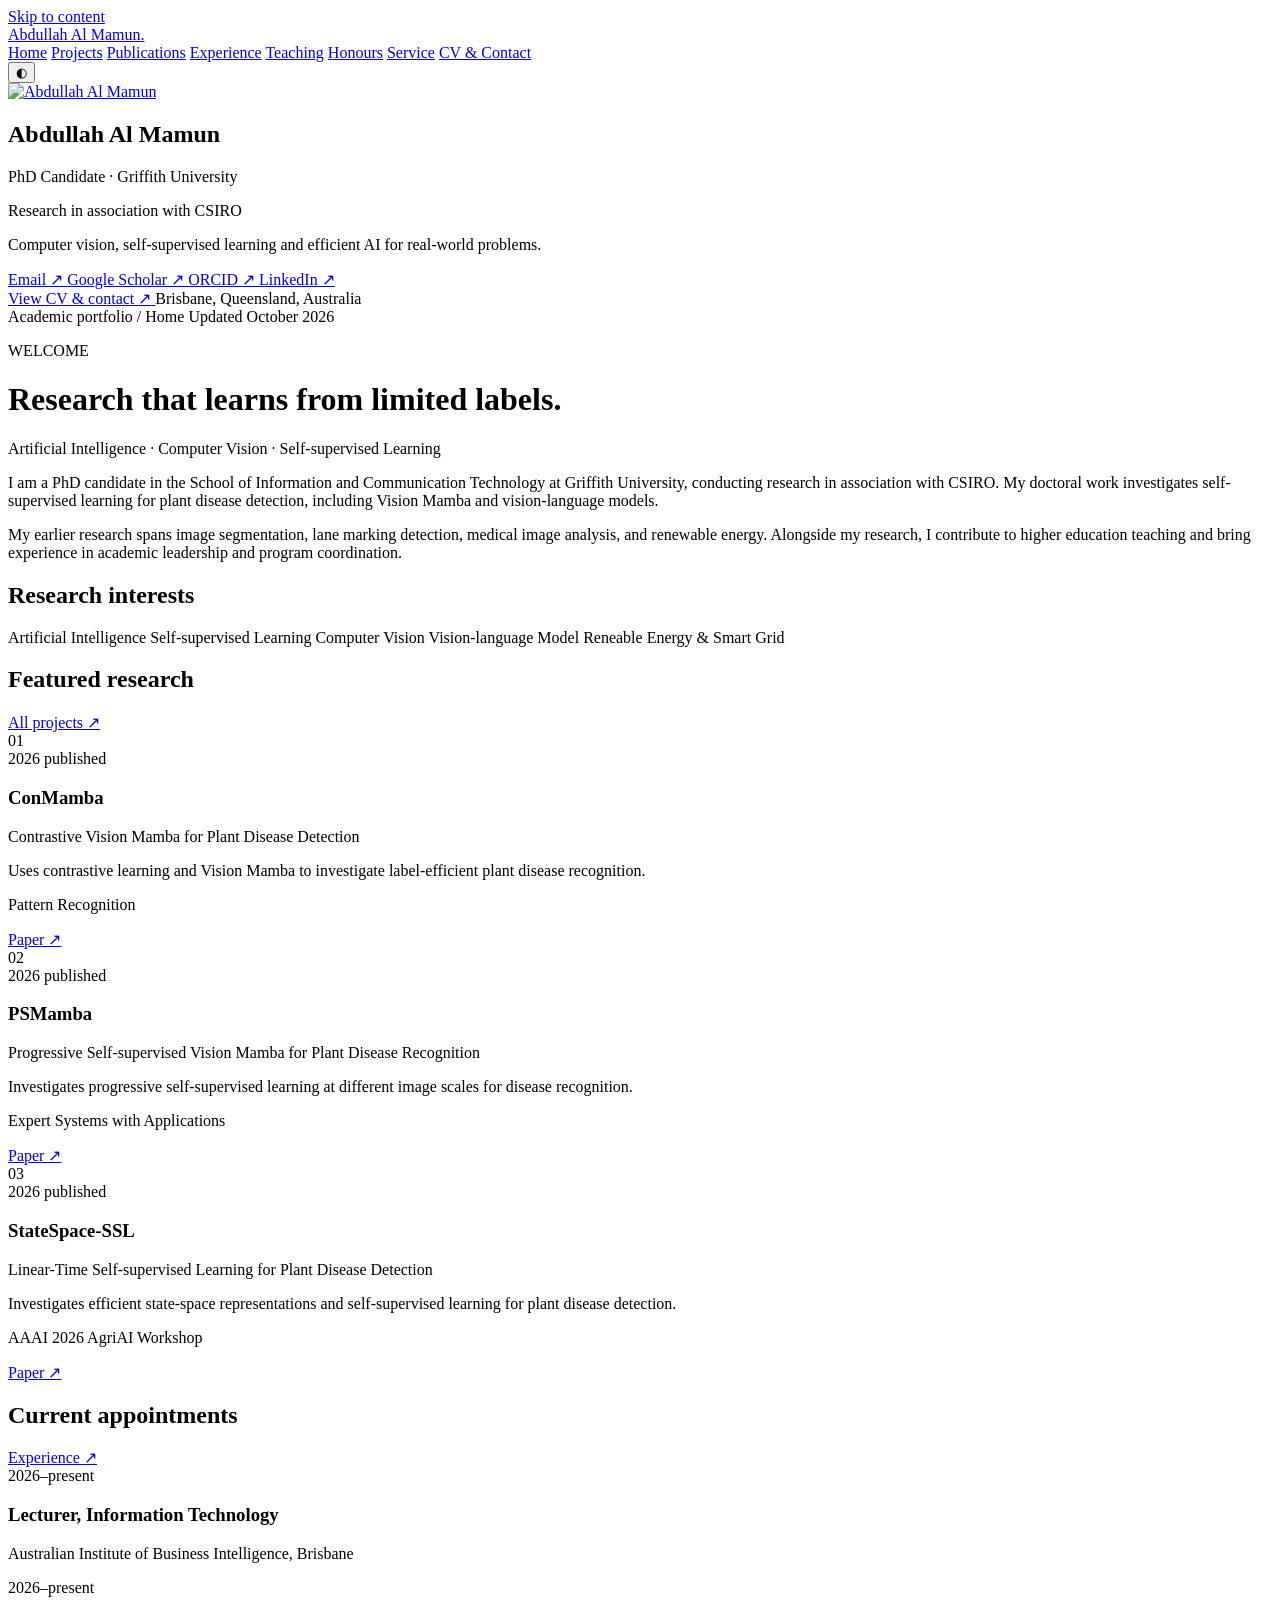
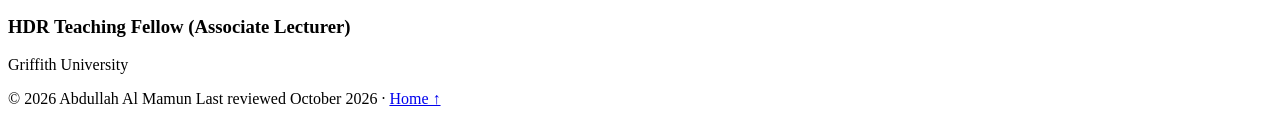
==== commit 338cf6cd: "Update index.html" ====
--- a/index.html
+++ b/index.html
@@ -147,7 +147,7 @@
           Home
         </span>
 
-        <span>Updated September 2026</span>
+        <span>Updated October 2026</span>
       </div>
 
 
@@ -468,7 +468,7 @@
         </span>
 
         <span>
-          Last reviewed September 2026 ·
+          Last reviewed October 2026 ·
           <a href="/aamamun/">Home ↑</a>
         </span>
 
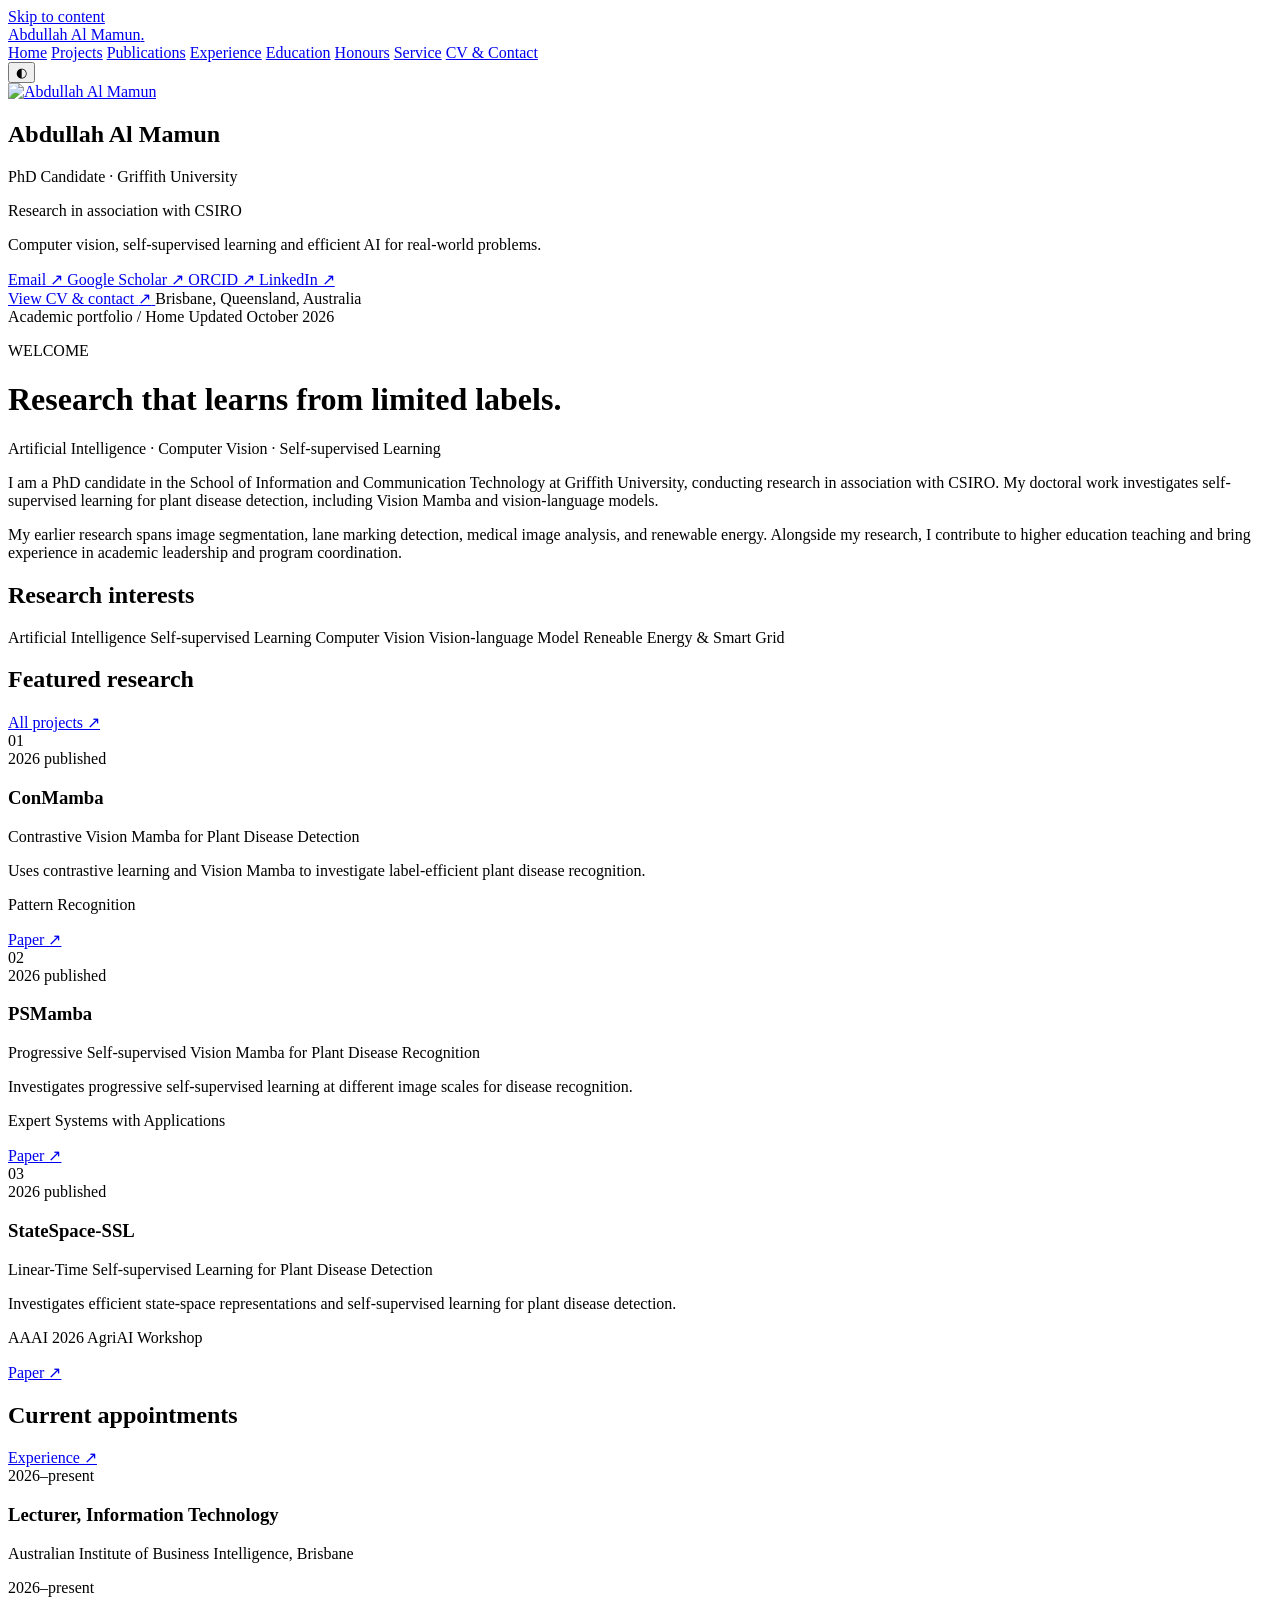
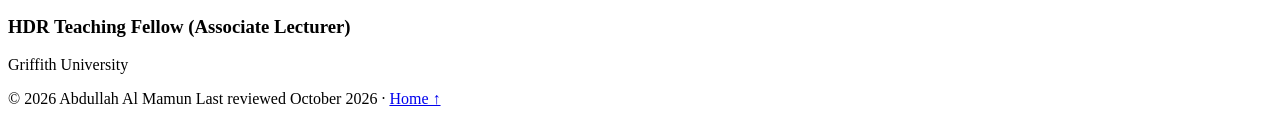
==== commit f155b694: "Update index.html" ====
--- a/index.html
+++ b/index.html
@@ -44,7 +44,7 @@
         <a href="/aamamun/projects/">Projects</a>
         <a href="/aamamun/publications/">Publications</a>
         <a href="/aamamun/experience/">Experience</a>
-        <a href="/aamamun/teaching/">Teaching</a>
+        <a href="/aamamun/education/">Education</a>
         <a href="/aamamun/honours/">Honours</a>
         <a href="/aamamun/service/">Service</a>
         <a href="/aamamun/cv/">CV &amp; Contact</a>
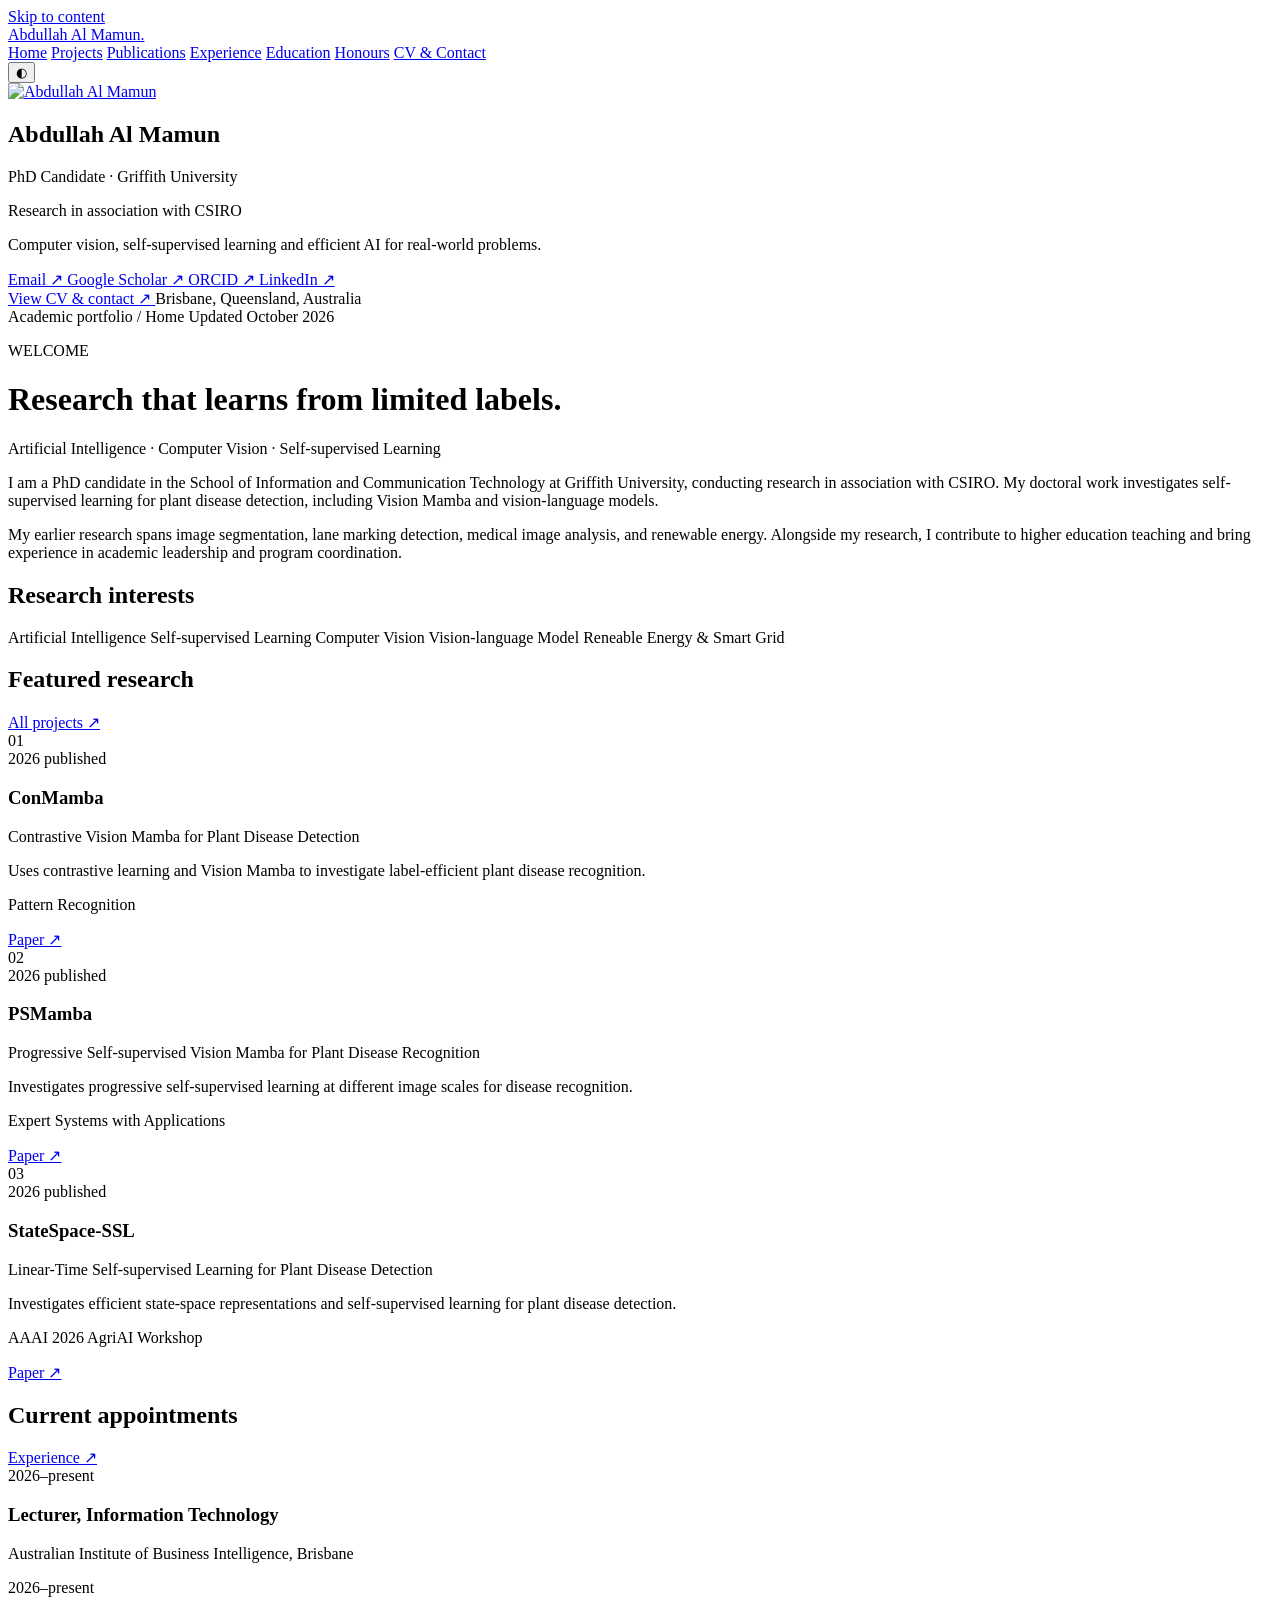
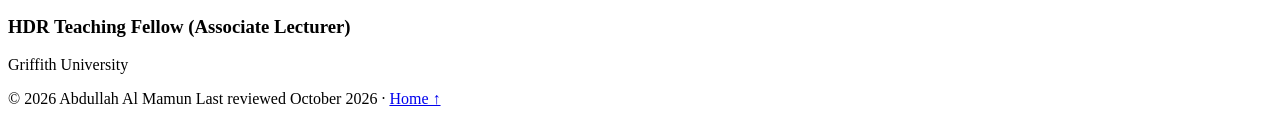
==== commit abbaa3ff: "Comment out Service link in index.html Comment out the Service link in the navigation menu." ====
--- a/index.html
+++ b/index.html
@@ -46,7 +46,7 @@
         <a href="/aamamun/experience/">Experience</a>
         <a href="/aamamun/education/">Education</a>
         <a href="/aamamun/honours/">Honours</a>
-        <a href="/aamamun/service/">Service</a>
+        <!-- <a href="/aamamun/service/">Service</a> -->
         <a href="/aamamun/cv/">CV &amp; Contact</a>
       </nav>
 
